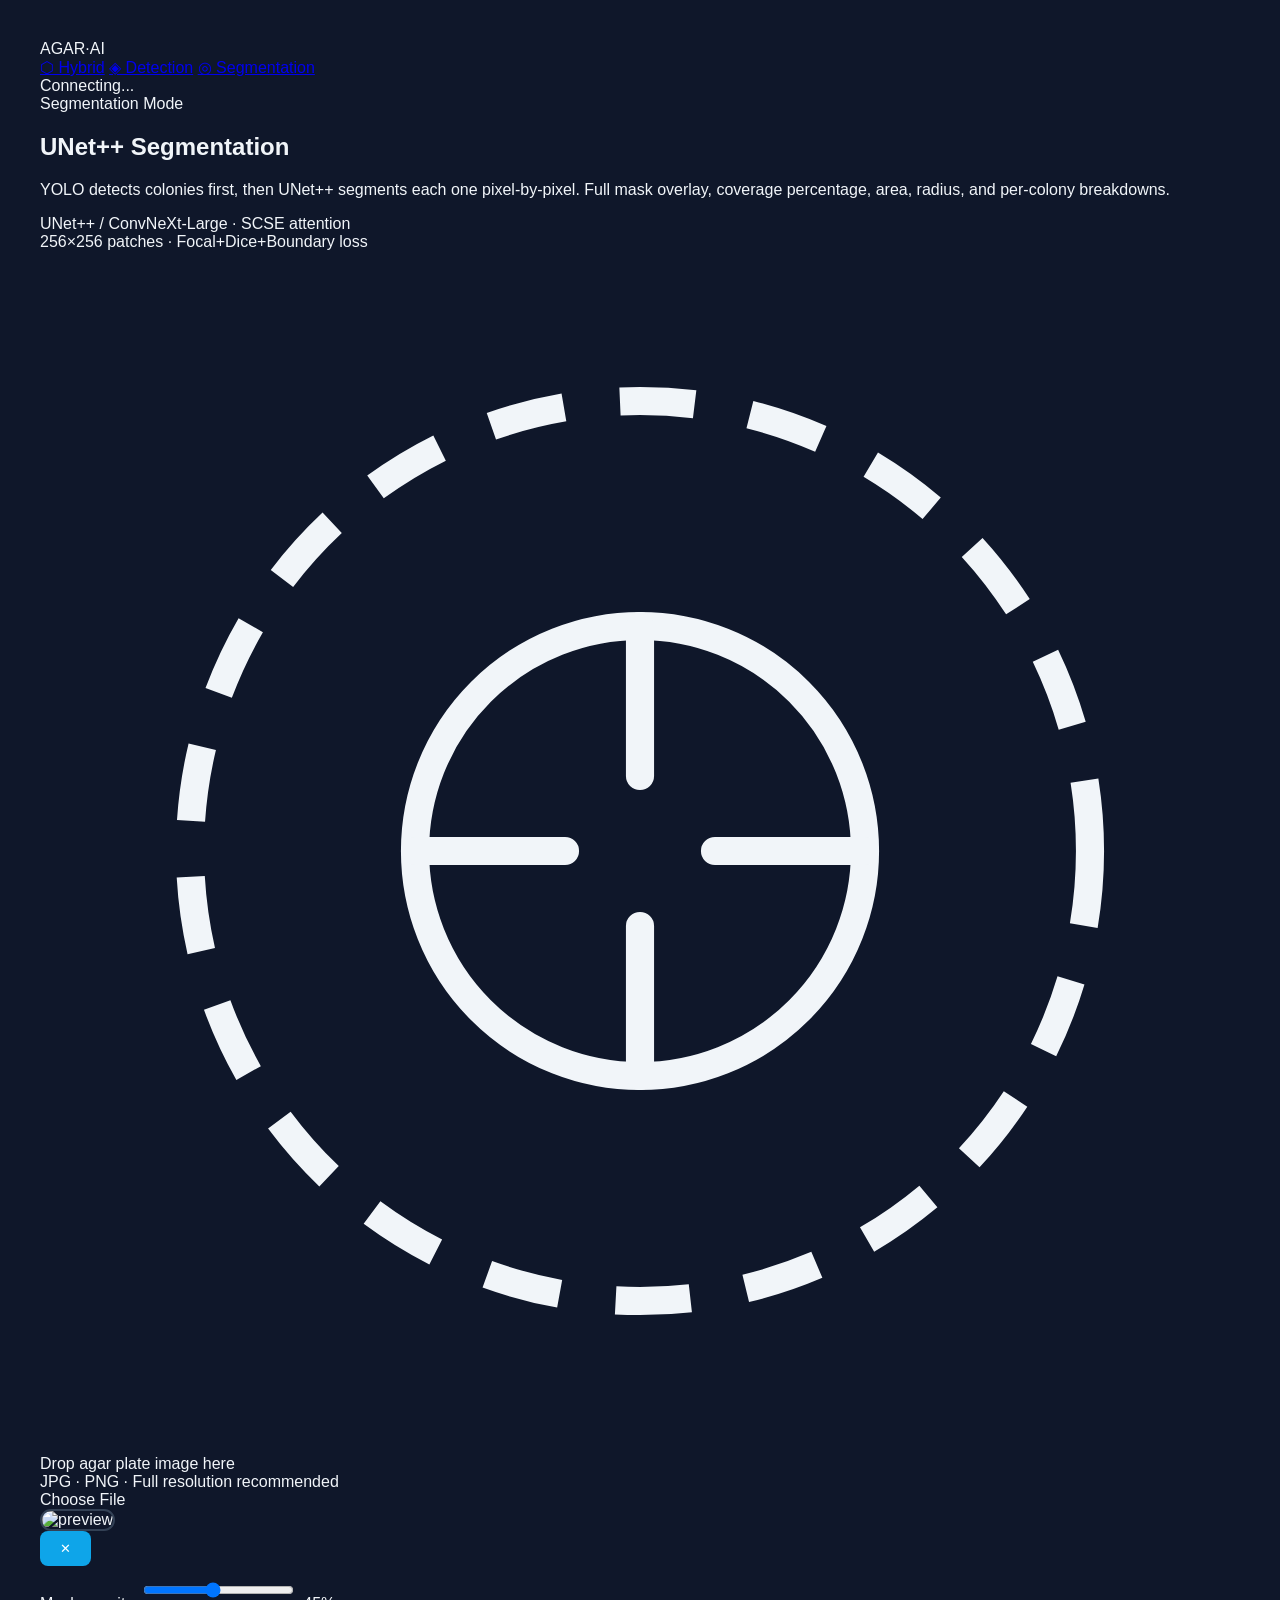
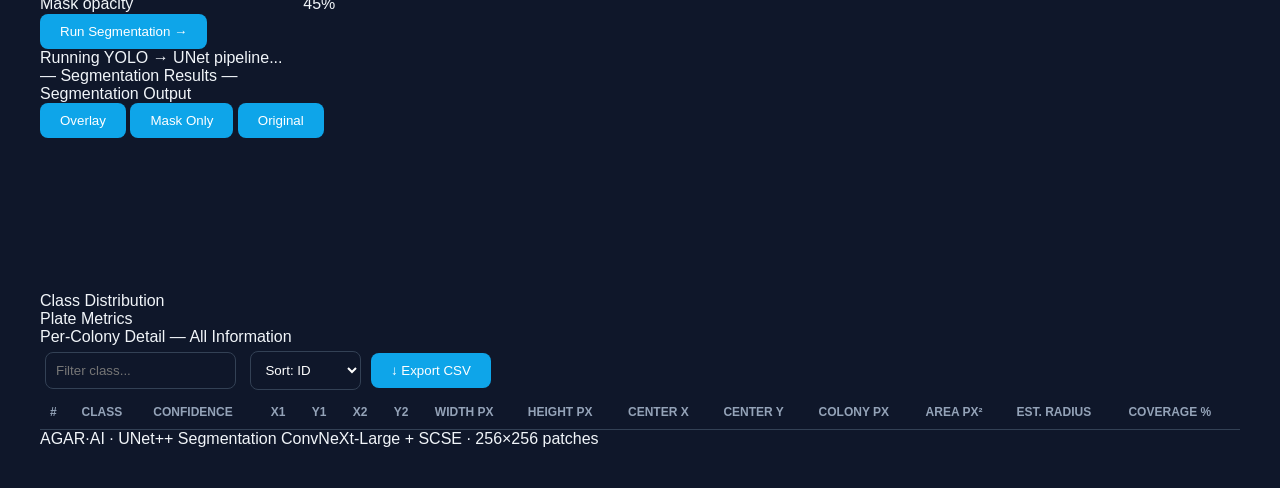
==== frontend/unet.html @ 4f237887 "initial commit" ====
<!DOCTYPE html>
<html lang="en">
<head>
  <meta charset="UTF-8" />
  <meta name="viewport" content="width=device-width, initial-scale=1.0" />
  <title>AGAR·AI — UNet Segmentation</title>
  <link rel="stylesheet" href="style.css" />
  <link rel="preconnect" href="https://fonts.googleapis.com" />
  <link href="https://fonts.googleapis.com/css2?family=Syne:wght@400;600;700;800&family=JetBrains+Mono:wght@300;400;500;600&display=swap" rel="stylesheet" />
</head>
<body>
  <div class="bg-grid"></div>
  <div class="bg-glow" style="--glow-hue:160deg"></div>

  <nav class="nav">
    <div class="nav-logo"><span class="logo-dot" style="background:var(--seg-accent);box-shadow:0 0 10px var(--seg-accent)"></span>AGAR<span class="logo-accent" style="color:var(--seg-accent)">·AI</span></div>
    <div class="nav-links">
      <a href="index.html" class="nav-link">⬡ Hybrid</a>
      <a href="yolo.html"  class="nav-link">◈ Detection</a>
      <a href="unet.html"  class="nav-link active">◎ Segmentation</a>
    </div>
    <div class="nav-status" id="navStatus">
      <span class="status-dot offline"></span>
      <span class="status-text">Connecting...</span>
    </div>
  </nav>

  <div class="page-header">
    <div class="page-mode-tag segmentation">Segmentation Mode</div>
    <h2 class="page-title">UNet++ Segmentation</h2>
    <p class="page-sub">YOLO detects colonies first, then UNet++ segments each one pixel-by-pixel. Full mask overlay, coverage percentage, area, radius, and per-colony breakdowns.</p>
    <div class="model-pills">
      <div class="model-pill"><span class="pill-dot seg"></span>UNet++ / ConvNeXt-Large · SCSE attention</div>
      <div class="model-pill"><span class="pill-dot seg"></span>256×256 patches · Focal+Dice+Boundary loss</div>
    </div>
  </div>

  <section class="upload-section">
    <div class="upload-area" id="uploadArea">
      <div class="upload-inner">
        <div class="upload-icon" style="color:var(--seg-accent)">
          <svg viewBox="0 0 64 64" fill="none"><circle cx="32" cy="32" r="24" stroke="currentColor" stroke-width="1.5" stroke-dasharray="4 3"/><circle cx="32" cy="32" r="12" stroke="currentColor" stroke-width="1.5"/><path d="M32 20v8M32 36v8M20 32h8M36 32h8" stroke="currentColor" stroke-width="1.5" stroke-linecap="round"/></svg>
        </div>
        <div class="upload-text">Drop agar plate image here</div>
        <div class="upload-sub">JPG · PNG · Full resolution recommended</div>
        <label class="upload-btn seg-btn" for="fileInput">Choose File</label>
        <input type="file" id="fileInput" accept="image/*" hidden />
      </div>
    </div>
    <div class="preview-strip hidden" id="previewStrip">
      <img id="previewImg" alt="preview" />
      <div class="preview-meta" id="previewMeta"></div>
      <button class="clear-btn" id="clearBtn">✕</button>
    </div>

    <!-- Mask opacity control -->
    <div class="slider-row hidden" id="sliderRow">
      <span class="toggle-label">Mask opacity</span>
      <input type="range" id="opacitySlider" min="0" max="100" value="45" class="opacity-slider" />
      <span class="slider-val" id="sliderVal">45%</span>
    </div>

    <button class="analyze-btn seg-analyze" id="analyzeBtn" disabled>
      <span class="btn-spinner hidden" id="btnSpinner"></span>
      <span id="btnText">Run Segmentation</span>
      <span class="btn-arrow">→</span>
    </button>
    <div class="progress-wrap hidden" id="progressWrap">
      <div class="progress-track"><div class="progress-fill seg-fill" id="progressFill"></div></div>
      <div class="progress-label" id="progressLabel">Running YOLO → UNet pipeline...</div>
    </div>
    <div class="error-box hidden" id="errorBox"></div>
  </section>

  <section class="results-section hidden" id="resultsSection">
    <div class="results-label">— Segmentation Results —</div>
    <div class="stats-row" id="statsRow"></div>

    <!-- Mask viewer with view toggle -->
    <div class="panel full-width mask-viewer-panel">
      <div class="panel-header">
        <span>Segmentation Output</span>
        <div class="mask-toggle-btns" id="maskToggleBtns">
          <button class="mask-view-btn active" onclick="showMaskView('overlay')">Overlay</button>
          <button class="mask-view-btn" onclick="showMaskView('mask')">Mask Only</button>
          <button class="mask-view-btn" onclick="showMaskView('original')">Original</button>
        </div>
      </div>
      <div class="mask-canvas-wrap"><canvas id="maskCanvas"></canvas></div>
    </div>

    <!-- Class + plate metrics -->
    <div class="two-col">
      <div class="panel">
        <div class="panel-header">Class Distribution</div>
        <div class="panel-body" id="classChart"></div>
      </div>
      <div class="panel">
        <div class="panel-header">Plate Metrics</div>
        <div class="panel-body" id="plateMetrics"></div>
      </div>
    </div>

    <!-- Image panels -->
    <div class="image-panels" id="imagePanels"></div>

    <!-- Full per-colony table with segmentation metrics -->
    <div class="panel full-width">
      <div class="panel-header">
        <span>Per-Colony Detail — All Information</span>
        <div class="table-controls">
          <input type="text" id="tableSearch" class="table-search" placeholder="Filter class..." />
          <select id="tableSort" class="table-sort">
            <option value="id">Sort: ID</option>
            <option value="conf_desc">Conf ↓</option>
            <option value="conf_asc">Conf ↑</option>
            <option value="area_desc">Area ↓</option>
            <option value="cov_desc">Coverage ↓</option>
            <option value="class">Class A–Z</option>
          </select>
          <button class="export-btn" id="exportBtn">↓ Export CSV</button>
        </div>
      </div>
      <div class="table-wrap">
        <table class="colony-table">
          <thead>
            <tr>
              <th>#</th><th>Class</th><th>Confidence</th>
              <th>X1</th><th>Y1</th><th>X2</th><th>Y2</th>
              <th>Width px</th><th>Height px</th>
              <th>Center X</th><th>Center Y</th>
              <th>Colony px</th><th>Area px²</th>
              <th>Est. Radius</th><th>Coverage %</th>
            </tr>
          </thead>
          <tbody id="colonyTableBody"></tbody>
        </table>
      </div>
      <div class="table-footer" id="tableFooter"></div>
    </div>
  </section>

  <footer class="footer">
    <span>AGAR·AI · UNet++ Segmentation</span>
    <span class="footer-mono">ConvNeXt-Large + SCSE · 256×256 patches</span>
  </footer>

  <script src="script.js"></script>
  <script>document.addEventListener('DOMContentLoaded', () => { checkHealth(); initPage('hybrid'); });</script>
</body>
</html>
---- frontend/style.css ----
body {
    font-family: 'Inter', sans-serif;
    background: #0f172a;
    color: #f1f5f9;
    margin: 0;
    padding: 40px;
}

.container {
    max-width: 1200px;
    margin: auto;
}

.header {
    text-align: center;
    margin-bottom: 30px;
}

.controls {
    background: #1e293b;
    padding: 25px;
    border-radius: 16px;
    margin-bottom: 20px;
    text-align: center;
}

input, select {
    padding: 10px;
    margin: 5px;
    border-radius: 8px;
    background: #0f172a;
    color: white;
    border: 1px solid #334155;
}

button {
    padding: 10px 20px;
    background: #0ea5e9;
    border: none;
    border-radius: 8px;
    color: white;
    cursor: pointer;
}

button:hover {
    background: #0284c7;
}

/* Reference Card */
.reference-card {
    background: #1e293b;
    padding: 20px;
    border-radius: 16px;
    margin-bottom: 20px;
    border: 1px solid #334155;
}

.ref-item {
    display: flex;
    align-items: center;
    gap: 10px;
    margin-bottom: 8px;
}

.ref-color {
    width: 16px;
    height: 16px;
    border-radius: 4px;
}

/* Grid */
.result-grid {
    display: grid;
    grid-template-columns: 1fr 1fr;
    gap: 25px;
}

.card {
    background: #1e293b;
    padding: 20px;
    border-radius: 16px;
    border: 1px solid #334155;
}

img {
    width: 100%;
    border-radius: 12px;
    border: 2px solid #334155;
}

table {
    width: 100%;
    border-collapse: collapse;
}

th {
    color: #94a3b8;
    text-transform: uppercase;
    font-size: 0.75rem;
    padding: 10px;
    border-bottom: 1px solid #334155;
    text-align: left;
}

td {
    padding: 10px;
    border-bottom: 1px solid #334155;
    font-size: 0.9rem;
}

.stat-box {
    font-size: 1.8rem;
    font-weight: 700;
    color: #38bdf8;
}
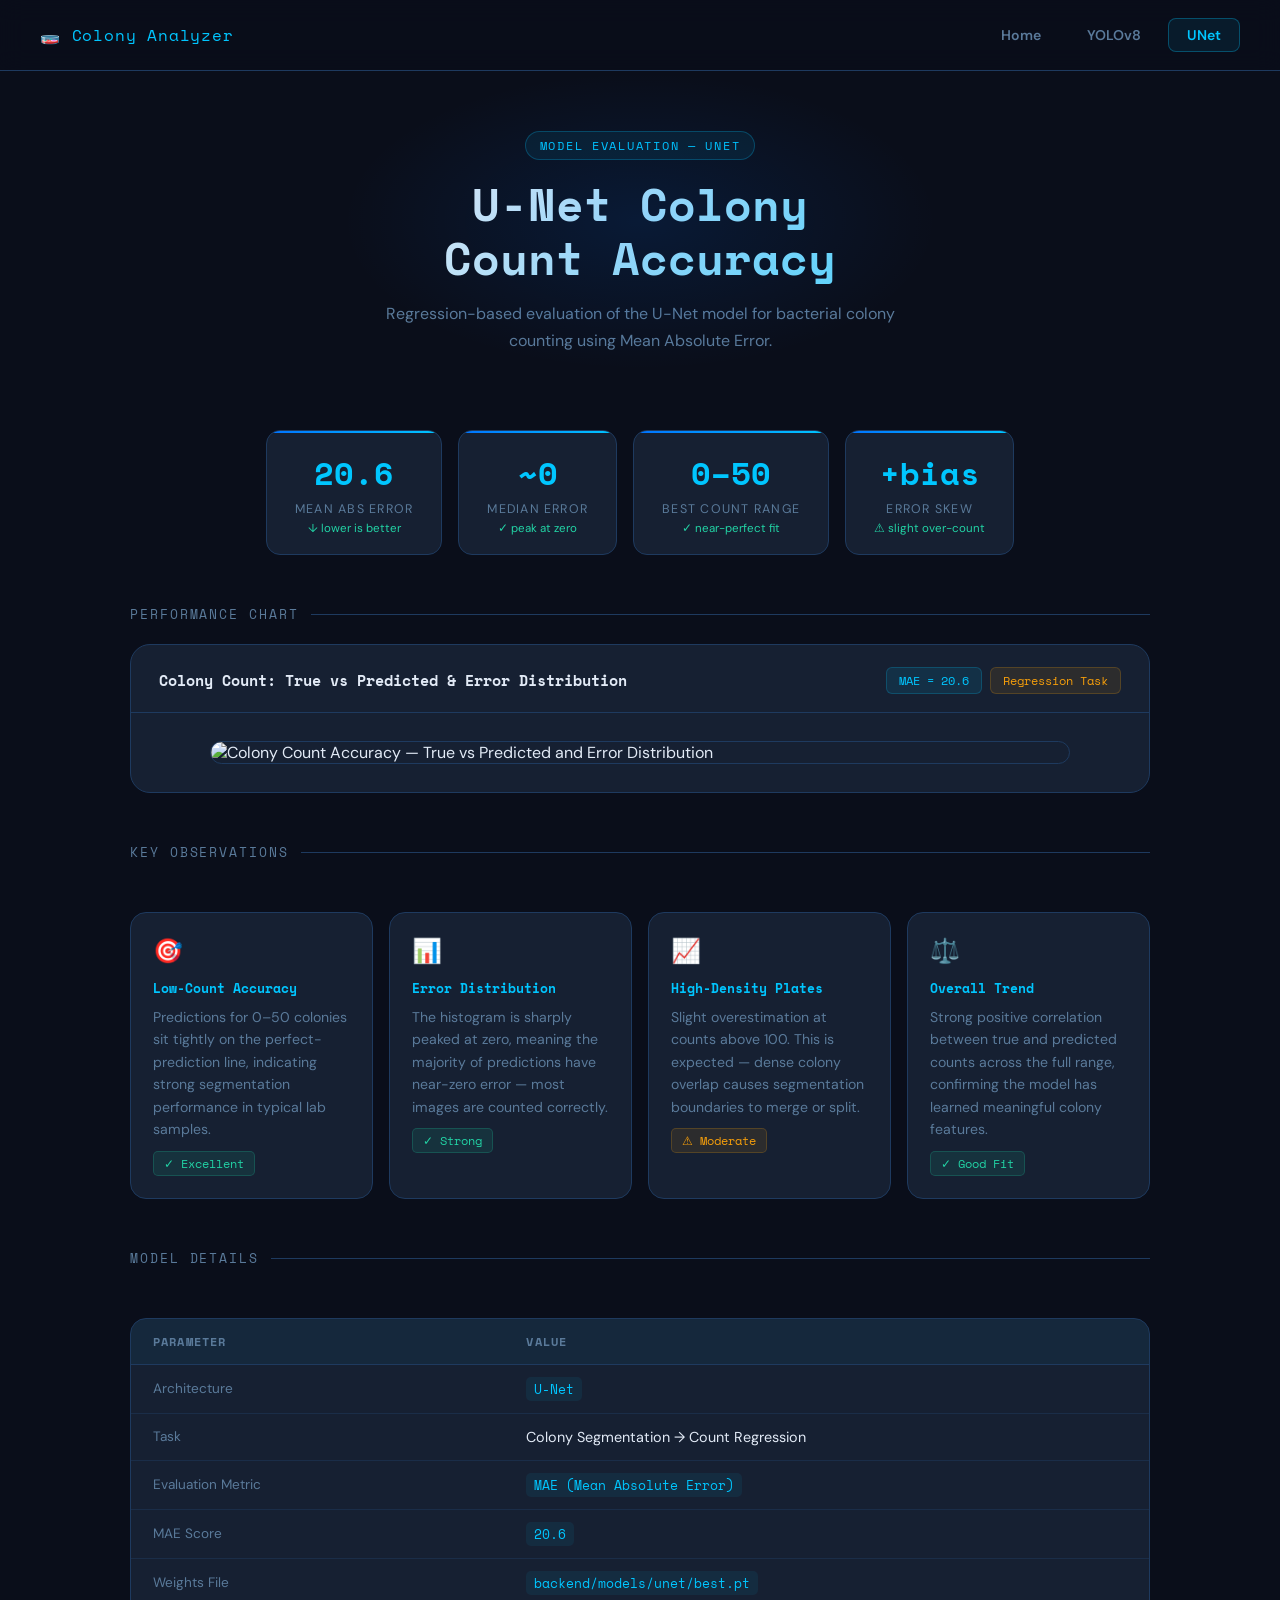
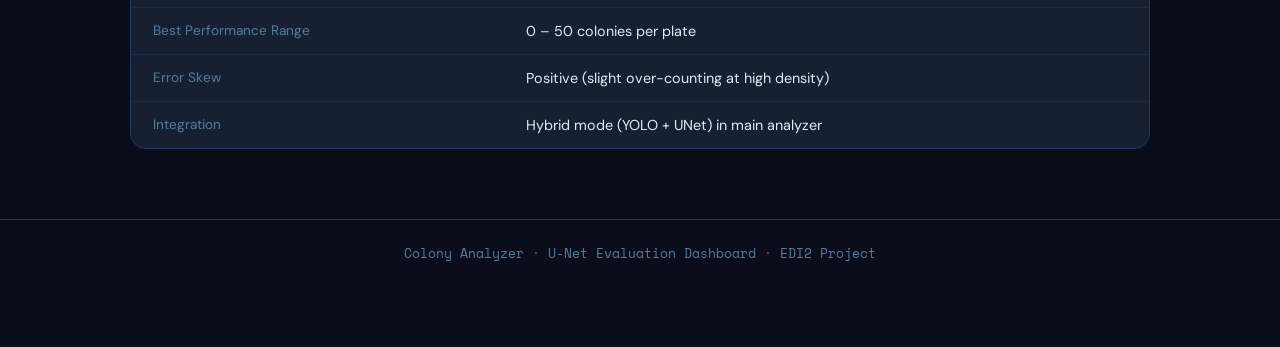
==== commit 4df5e0b9: "commit" ====
--- a/frontend/unet.html
+++ b/frontend/unet.html
@@ -1,151 +1,451 @@
 <!DOCTYPE html>
 <html lang="en">
 <head>
-  <meta charset="UTF-8" />
-  <meta name="viewport" content="width=device-width, initial-scale=1.0" />
-  <title>AGAR·AI — UNet Segmentation</title>
-  <link rel="stylesheet" href="style.css" />
-  <link rel="preconnect" href="https://fonts.googleapis.com" />
-  <link href="https://fonts.googleapis.com/css2?family=Syne:wght@400;600;700;800&family=JetBrains+Mono:wght@300;400;500;600&display=swap" rel="stylesheet" />
+<meta charset="UTF-8">
+<meta name="viewport" content="width=device-width, initial-scale=1.0">
+<title>UNet — Colony Count Evaluation</title>
+<link href="https://fonts.googleapis.com/css2?family=Space+Mono:wght@400;700&family=DM+Sans:wght@300;400;600&display=swap" rel="stylesheet">
+<style>
+  :root {
+    --bg: #0a0e1a;
+    --surface: #111827;
+    --card: #162032;
+    --border: #1e3a5f;
+    --accent: #00c6ff;
+    --accent2: #0072ff;
+    --text: #e2eaf6;
+    --muted: #5a7a9a;
+    --good: #22d3a5;
+    --warn: #f59e0b;
+  }
+
+  * { box-sizing: border-box; margin: 0; padding: 0; }
+
+  body {
+    font-family: 'DM Sans', sans-serif;
+    background: var(--bg);
+    color: var(--text);
+    min-height: 100vh;
+    padding: 0 0 60px;
+  }
+
+  /* ── NAV ── */
+  nav {
+    display: flex;
+    align-items: center;
+    justify-content: space-between;
+    padding: 18px 40px;
+    background: rgba(10,14,26,0.85);
+    backdrop-filter: blur(12px);
+    border-bottom: 1px solid var(--border);
+    position: sticky;
+    top: 0;
+    z-index: 100;
+  }
+  nav .logo {
+    font-family: 'Space Mono', monospace;
+    font-size: 1rem;
+    color: var(--accent);
+    letter-spacing: 0.05em;
+  }
+  nav .nav-links { display: flex; gap: 8px; }
+  nav .nav-links a {
+    text-decoration: none;
+    padding: 7px 18px;
+    border-radius: 8px;
+    font-size: 0.88rem;
+    font-weight: 600;
+    color: var(--muted);
+    transition: all 0.2s;
+    border: 1px solid transparent;
+  }
+  nav .nav-links a:hover { color: var(--text); border-color: var(--border); }
+  nav .nav-links a.active {
+    color: var(--accent);
+    background: rgba(0,198,255,0.08);
+    border-color: rgba(0,198,255,0.3);
+  }
+
+  /* ── HERO ── */
+  .hero {
+    text-align: center;
+    padding: 60px 40px 40px;
+    position: relative;
+  }
+  .hero::before {
+    content: '';
+    position: absolute;
+    top: 0; left: 50%; transform: translateX(-50%);
+    width: 600px; height: 300px;
+    background: radial-gradient(ellipse at center, rgba(0,114,255,0.12) 0%, transparent 70%);
+    pointer-events: none;
+  }
+  .badge {
+    display: inline-block;
+    font-family: 'Space Mono', monospace;
+    font-size: 0.72rem;
+    letter-spacing: 0.15em;
+    color: var(--accent);
+    background: rgba(0,198,255,0.08);
+    border: 1px solid rgba(0,198,255,0.25);
+    padding: 5px 14px;
+    border-radius: 20px;
+    margin-bottom: 18px;
+  }
+  .hero h1 {
+    font-family: 'Space Mono', monospace;
+    font-size: clamp(1.8rem, 4vw, 2.8rem);
+    font-weight: 700;
+    line-height: 1.2;
+    margin-bottom: 14px;
+    background: linear-gradient(135deg, #e2eaf6 30%, var(--accent));
+    -webkit-background-clip: text;
+    -webkit-text-fill-color: transparent;
+  }
+  .hero p {
+    color: var(--muted);
+    font-size: 1rem;
+    max-width: 520px;
+    margin: 0 auto;
+    line-height: 1.7;
+  }
+
+  /* ── METRIC PILLS ── */
+  .metrics-row {
+    display: flex;
+    justify-content: center;
+    gap: 16px;
+    flex-wrap: wrap;
+    margin: 36px 40px 0;
+  }
+  .metric-pill {
+    background: var(--card);
+    border: 1px solid var(--border);
+    border-radius: 14px;
+    padding: 18px 28px;
+    text-align: center;
+    min-width: 150px;
+    position: relative;
+    overflow: hidden;
+    transition: transform 0.2s, border-color 0.2s;
+  }
+  .metric-pill:hover { transform: translateY(-3px); border-color: var(--accent); }
+  .metric-pill::after {
+    content: '';
+    position: absolute;
+    top: 0; left: 0; right: 0; height: 2px;
+    background: linear-gradient(90deg, var(--accent2), var(--accent));
+  }
+  .metric-pill .val {
+    font-family: 'Space Mono', monospace;
+    font-size: 2rem;
+    font-weight: 700;
+    color: var(--accent);
+    display: block;
+  }
+  .metric-pill .label {
+    font-size: 0.78rem;
+    color: var(--muted);
+    text-transform: uppercase;
+    letter-spacing: 0.1em;
+    margin-top: 4px;
+  }
+  .metric-pill .note {
+    font-size: 0.72rem;
+    color: var(--good);
+    margin-top: 4px;
+  }
+
+  /* ── SECTION ── */
+  .section {
+    max-width: 1100px;
+    margin: 50px auto 0;
+    padding: 0 40px;
+  }
+  .section-title {
+    font-family: 'Space Mono', monospace;
+    font-size: 0.8rem;
+    letter-spacing: 0.15em;
+    color: var(--muted);
+    text-transform: uppercase;
+    margin-bottom: 20px;
+    display: flex;
+    align-items: center;
+    gap: 12px;
+  }
+  .section-title::after {
+    content: '';
+    flex: 1;
+    height: 1px;
+    background: var(--border);
+  }
+
+  /* ── MAE CHART CARD ── */
+  .chart-card {
+    background: var(--card);
+    border: 1px solid var(--border);
+    border-radius: 20px;
+    overflow: hidden;
+    position: relative;
+  }
+  .chart-card .chart-header {
+    padding: 22px 28px 18px;
+    border-bottom: 1px solid var(--border);
+    display: flex;
+    align-items: center;
+    justify-content: space-between;
+    flex-wrap: wrap;
+    gap: 10px;
+  }
+  .chart-card .chart-header h2 {
+    font-family: 'Space Mono', monospace;
+    font-size: 0.95rem;
+    font-weight: 700;
+    color: var(--text);
+  }
+  .chart-card .chart-header .tag {
+    font-size: 0.75rem;
+    padding: 4px 12px;
+    border-radius: 6px;
+    font-family: 'Space Mono', monospace;
+  }
+  .tag-mae { background: rgba(0,198,255,0.1); color: var(--accent); border: 1px solid rgba(0,198,255,0.2); }
+  .tag-reg { background: rgba(245,158,11,0.1); color: var(--warn); border: 1px solid rgba(245,158,11,0.2); }
+
+  .chart-body {
+    padding: 28px;
+    display: flex;
+    justify-content: center;
+  }
+  .chart-body img {
+    width: 100%;
+    max-width: 860px;
+    border-radius: 12px;
+    border: 1px solid var(--border);
+    display: block;
+  }
+
+  /* ── INSIGHTS GRID ── */
+  .insights-grid {
+    display: grid;
+    grid-template-columns: repeat(auto-fit, minmax(240px, 1fr));
+    gap: 16px;
+    margin-top: 50px;
+  }
+  .insight-card {
+    background: var(--card);
+    border: 1px solid var(--border);
+    border-radius: 16px;
+    padding: 22px;
+    transition: transform 0.2s, border-color 0.2s;
+  }
+  .insight-card:hover { transform: translateY(-3px); border-color: rgba(0,198,255,0.35); }
+  .insight-icon {
+    font-size: 1.5rem;
+    margin-bottom: 12px;
+  }
+  .insight-card h4 {
+    font-family: 'Space Mono', monospace;
+    font-size: 0.82rem;
+    color: var(--accent);
+    margin-bottom: 8px;
+    font-weight: 700;
+  }
+  .insight-card p {
+    font-size: 0.88rem;
+    color: var(--muted);
+    line-height: 1.6;
+  }
+  .insight-card .status {
+    display: inline-block;
+    font-size: 0.72rem;
+    padding: 3px 10px;
+    border-radius: 5px;
+    margin-top: 10px;
+    font-family: 'Space Mono', monospace;
+  }
+  .status-good { background: rgba(34,211,165,0.1); color: var(--good); border: 1px solid rgba(34,211,165,0.2); }
+  .status-warn { background: rgba(245,158,11,0.1); color: var(--warn); border: 1px solid rgba(245,158,11,0.2); }
+
+  /* ── MODEL INFO TABLE ── */
+  .info-table {
+    background: var(--card);
+    border: 1px solid var(--border);
+    border-radius: 16px;
+    overflow: hidden;
+    margin-top: 50px;
+  }
+  .info-table table { width: 100%; border-collapse: collapse; }
+  .info-table th {
+    background: rgba(0,198,255,0.05);
+    color: var(--muted);
+    font-family: 'Space Mono', monospace;
+    font-size: 0.72rem;
+    text-transform: uppercase;
+    letter-spacing: 0.1em;
+    padding: 14px 22px;
+    text-align: left;
+    border-bottom: 1px solid var(--border);
+  }
+  .info-table td {
+    padding: 14px 22px;
+    font-size: 0.9rem;
+    border-bottom: 1px solid rgba(30,58,95,0.5);
+    color: var(--text);
+  }
+  .info-table tr:last-child td { border-bottom: none; }
+  .info-table td:first-child { color: var(--muted); font-size: 0.85rem; }
+  .info-table td code {
+    font-family: 'Space Mono', monospace;
+    font-size: 0.82rem;
+    color: var(--accent);
+    background: rgba(0,198,255,0.07);
+    padding: 2px 8px;
+    border-radius: 5px;
+  }
+
+  /* ── FOOTER ── */
+  footer {
+    text-align: center;
+    margin-top: 70px;
+    padding: 24px 40px;
+    border-top: 1px solid var(--border);
+    color: var(--muted);
+    font-size: 0.8rem;
+    font-family: 'Space Mono', monospace;
+  }
+
+  @media (max-width: 640px) {
+    nav { padding: 14px 20px; }
+    .section { padding: 0 20px; }
+    .metrics-row { margin: 24px 20px 0; }
+    .hero { padding: 40px 20px 30px; }
+  }
+</style>
 </head>
 <body>
-  <div class="bg-grid"></div>
-  <div class="bg-glow" style="--glow-hue:160deg"></div>
-
-  <nav class="nav">
-    <div class="nav-logo"><span class="logo-dot" style="background:var(--seg-accent);box-shadow:0 0 10px var(--seg-accent)"></span>AGAR<span class="logo-accent" style="color:var(--seg-accent)">·AI</span></div>
-    <div class="nav-links">
-      <a href="index.html" class="nav-link">⬡ Hybrid</a>
-      <a href="yolo.html"  class="nav-link">◈ Detection</a>
-      <a href="unet.html"  class="nav-link active">◎ Segmentation</a>
-    </div>
-    <div class="nav-status" id="navStatus">
-      <span class="status-dot offline"></span>
-      <span class="status-text">Connecting...</span>
-    </div>
-  </nav>
-
-  <div class="page-header">
-    <div class="page-mode-tag segmentation">Segmentation Mode</div>
-    <h2 class="page-title">UNet++ Segmentation</h2>
-    <p class="page-sub">YOLO detects colonies first, then UNet++ segments each one pixel-by-pixel. Full mask overlay, coverage percentage, area, radius, and per-colony breakdowns.</p>
-    <div class="model-pills">
-      <div class="model-pill"><span class="pill-dot seg"></span>UNet++ / ConvNeXt-Large · SCSE attention</div>
-      <div class="model-pill"><span class="pill-dot seg"></span>256×256 patches · Focal+Dice+Boundary loss</div>
-    </div>
-  </div>
-
-  <section class="upload-section">
-    <div class="upload-area" id="uploadArea">
-      <div class="upload-inner">
-        <div class="upload-icon" style="color:var(--seg-accent)">
-          <svg viewBox="0 0 64 64" fill="none"><circle cx="32" cy="32" r="24" stroke="currentColor" stroke-width="1.5" stroke-dasharray="4 3"/><circle cx="32" cy="32" r="12" stroke="currentColor" stroke-width="1.5"/><path d="M32 20v8M32 36v8M20 32h8M36 32h8" stroke="currentColor" stroke-width="1.5" stroke-linecap="round"/></svg>
-        </div>
-        <div class="upload-text">Drop agar plate image here</div>
-        <div class="upload-sub">JPG · PNG · Full resolution recommended</div>
-        <label class="upload-btn seg-btn" for="fileInput">Choose File</label>
-        <input type="file" id="fileInput" accept="image/*" hidden />
+
+<!-- NAV -->
+<nav>
+  <span class="logo">🧫 Colony Analyzer</span>
+  <div class="nav-links">
+    <a href="index.html">Home</a>
+    <a href="yolo.html">YOLOv8</a>
+    <a href="unet.html" class="active">UNet</a>
+  </div>
+</nav>
+
+<!-- HERO -->
+<div class="hero">
+  <div class="badge">MODEL EVALUATION — UNET</div>
+  <h1>U-Net Colony<br>Count Accuracy</h1>
+  <p>Regression-based evaluation of the U-Net model for bacterial colony counting using Mean Absolute Error.</p>
+</div>
+
+<!-- METRIC PILLS -->
+<div class="metrics-row">
+  <div class="metric-pill">
+    <span class="val">20.6</span>
+    <div class="label">Mean Abs Error</div>
+    <div class="note">↓ lower is better</div>
+  </div>
+  <div class="metric-pill">
+    <span class="val">~0</span>
+    <div class="label">Median Error</div>
+    <div class="note">✓ peak at zero</div>
+  </div>
+  <div class="metric-pill">
+    <span class="val">0–50</span>
+    <div class="label">Best Count Range</div>
+    <div class="note">✓ near-perfect fit</div>
+  </div>
+  <div class="metric-pill">
+    <span class="val">+bias</span>
+    <div class="label">Error Skew</div>
+    <div class="note">⚠ slight over-count</div>
+  </div>
+</div>
+
+<!-- MAE CHART -->
+<div class="section">
+  <div class="section-title">Performance Chart</div>
+  <div class="chart-card">
+    <div class="chart-header">
+      <h2>Colony Count: True vs Predicted &amp; Error Distribution</h2>
+      <div style="display:flex;gap:8px;">
+        <span class="tag tag-mae">MAE = 20.6</span>
+        <span class="tag tag-reg">Regression Task</span>
       </div>
     </div>
-    <div class="preview-strip hidden" id="previewStrip">
-      <img id="previewImg" alt="preview" />
-      <div class="preview-meta" id="previewMeta"></div>
-      <button class="clear-btn" id="clearBtn">✕</button>
-    </div>
-
-    <!-- Mask opacity control -->
-    <div class="slider-row hidden" id="sliderRow">
-      <span class="toggle-label">Mask opacity</span>
-      <input type="range" id="opacitySlider" min="0" max="100" value="45" class="opacity-slider" />
-      <span class="slider-val" id="sliderVal">45%</span>
-    </div>
-
-    <button class="analyze-btn seg-analyze" id="analyzeBtn" disabled>
-      <span class="btn-spinner hidden" id="btnSpinner"></span>
-      <span id="btnText">Run Segmentation</span>
-      <span class="btn-arrow">→</span>
-    </button>
-    <div class="progress-wrap hidden" id="progressWrap">
-      <div class="progress-track"><div class="progress-fill seg-fill" id="progressFill"></div></div>
-      <div class="progress-label" id="progressLabel">Running YOLO → UNet pipeline...</div>
-    </div>
-    <div class="error-box hidden" id="errorBox"></div>
-  </section>
-
-  <section class="results-section hidden" id="resultsSection">
-    <div class="results-label">— Segmentation Results —</div>
-    <div class="stats-row" id="statsRow"></div>
-
-    <!-- Mask viewer with view toggle -->
-    <div class="panel full-width mask-viewer-panel">
-      <div class="panel-header">
-        <span>Segmentation Output</span>
-        <div class="mask-toggle-btns" id="maskToggleBtns">
-          <button class="mask-view-btn active" onclick="showMaskView('overlay')">Overlay</button>
-          <button class="mask-view-btn" onclick="showMaskView('mask')">Mask Only</button>
-          <button class="mask-view-btn" onclick="showMaskView('original')">Original</button>
-        </div>
-      </div>
-      <div class="mask-canvas-wrap"><canvas id="maskCanvas"></canvas></div>
-    </div>
-
-    <!-- Class + plate metrics -->
-    <div class="two-col">
-      <div class="panel">
-        <div class="panel-header">Class Distribution</div>
-        <div class="panel-body" id="classChart"></div>
-      </div>
-      <div class="panel">
-        <div class="panel-header">Plate Metrics</div>
-        <div class="panel-body" id="plateMetrics"></div>
-      </div>
-    </div>
-
-    <!-- Image panels -->
-    <div class="image-panels" id="imagePanels"></div>
-
-    <!-- Full per-colony table with segmentation metrics -->
-    <div class="panel full-width">
-      <div class="panel-header">
-        <span>Per-Colony Detail — All Information</span>
-        <div class="table-controls">
-          <input type="text" id="tableSearch" class="table-search" placeholder="Filter class..." />
-          <select id="tableSort" class="table-sort">
-            <option value="id">Sort: ID</option>
-            <option value="conf_desc">Conf ↓</option>
-            <option value="conf_asc">Conf ↑</option>
-            <option value="area_desc">Area ↓</option>
-            <option value="cov_desc">Coverage ↓</option>
-            <option value="class">Class A–Z</option>
-          </select>
-          <button class="export-btn" id="exportBtn">↓ Export CSV</button>
-        </div>
-      </div>
-      <div class="table-wrap">
-        <table class="colony-table">
-          <thead>
-            <tr>
-              <th>#</th><th>Class</th><th>Confidence</th>
-              <th>X1</th><th>Y1</th><th>X2</th><th>Y2</th>
-              <th>Width px</th><th>Height px</th>
-              <th>Center X</th><th>Center Y</th>
-              <th>Colony px</th><th>Area px²</th>
-              <th>Est. Radius</th><th>Coverage %</th>
-            </tr>
-          </thead>
-          <tbody id="colonyTableBody"></tbody>
-        </table>
-      </div>
-      <div class="table-footer" id="tableFooter"></div>
-    </div>
-  </section>
-
-  <footer class="footer">
-    <span>AGAR·AI · UNet++ Segmentation</span>
-    <span class="footer-mono">ConvNeXt-Large + SCSE · 256×256 patches</span>
-  </footer>
-
-  <script src="script.js"></script>
-  <script>document.addEventListener('DOMContentLoaded', () => { checkHealth(); initPage('hybrid'); });</script>
+    <div class="chart-body">
+      <!-- 
+        Replace src with the actual path to count_accuracy.png 
+        e.g. src="../count_accuracy.png" or served via your Flask backend
+      -->
+      <img src="count_accuracy.png" alt="Colony Count Accuracy — True vs Predicted and Error Distribution">
+    </div>
+  </div>
+</div>
+
+<!-- INSIGHTS -->
+<div class="section">
+  <div class="section-title">Key Observations</div>
+  <div class="insights-grid">
+    <div class="insight-card">
+      <div class="insight-icon">🎯</div>
+      <h4>Low-Count Accuracy</h4>
+      <p>Predictions for 0–50 colonies sit tightly on the perfect-prediction line, indicating strong segmentation performance in typical lab samples.</p>
+      <span class="status status-good">✓ Excellent</span>
+    </div>
+    <div class="insight-card">
+      <div class="insight-icon">📊</div>
+      <h4>Error Distribution</h4>
+      <p>The histogram is sharply peaked at zero, meaning the majority of predictions have near-zero error — most images are counted correctly.</p>
+      <span class="status status-good">✓ Strong</span>
+    </div>
+    <div class="insight-card">
+      <div class="insight-icon">📈</div>
+      <h4>High-Density Plates</h4>
+      <p>Slight overestimation at counts above 100. This is expected — dense colony overlap causes segmentation boundaries to merge or split.</p>
+      <span class="status status-warn">⚠ Moderate</span>
+    </div>
+    <div class="insight-card">
+      <div class="insight-icon">⚖️</div>
+      <h4>Overall Trend</h4>
+      <p>Strong positive correlation between true and predicted counts across the full range, confirming the model has learned meaningful colony features.</p>
+      <span class="status status-good">✓ Good Fit</span>
+    </div>
+  </div>
+</div>
+
+<!-- MODEL INFO TABLE -->
+<div class="section">
+  <div class="section-title">Model Details</div>
+  <div class="info-table">
+    <table>
+      <thead>
+        <tr>
+          <th>Parameter</th>
+          <th>Value</th>
+        </tr>
+      </thead>
+      <tbody>
+        <tr><td>Architecture</td><td><code>U-Net</code></td></tr>
+        <tr><td>Task</td><td>Colony Segmentation → Count Regression</td></tr>
+        <tr><td>Evaluation Metric</td><td><code>MAE (Mean Absolute Error)</code></td></tr>
+        <tr><td>MAE Score</td><td><code>20.6</code></td></tr>
+        <tr><td>Weights File</td><td><code>backend/models/unet/best.pt</code></td></tr>
+        <tr><td>Best Performance Range</td><td>0 – 50 colonies per plate</td></tr>
+        <tr><td>Error Skew</td><td>Positive (slight over-counting at high density)</td></tr>
+        <tr><td>Integration</td><td>Hybrid mode (YOLO + UNet) in main analyzer</td></tr>
+      </tbody>
+    </table>
+  </div>
+</div>
+
+<footer>
+  Colony Analyzer · U-Net Evaluation Dashboard · EDI2 Project
+</footer>
+
 </body>
 </html>
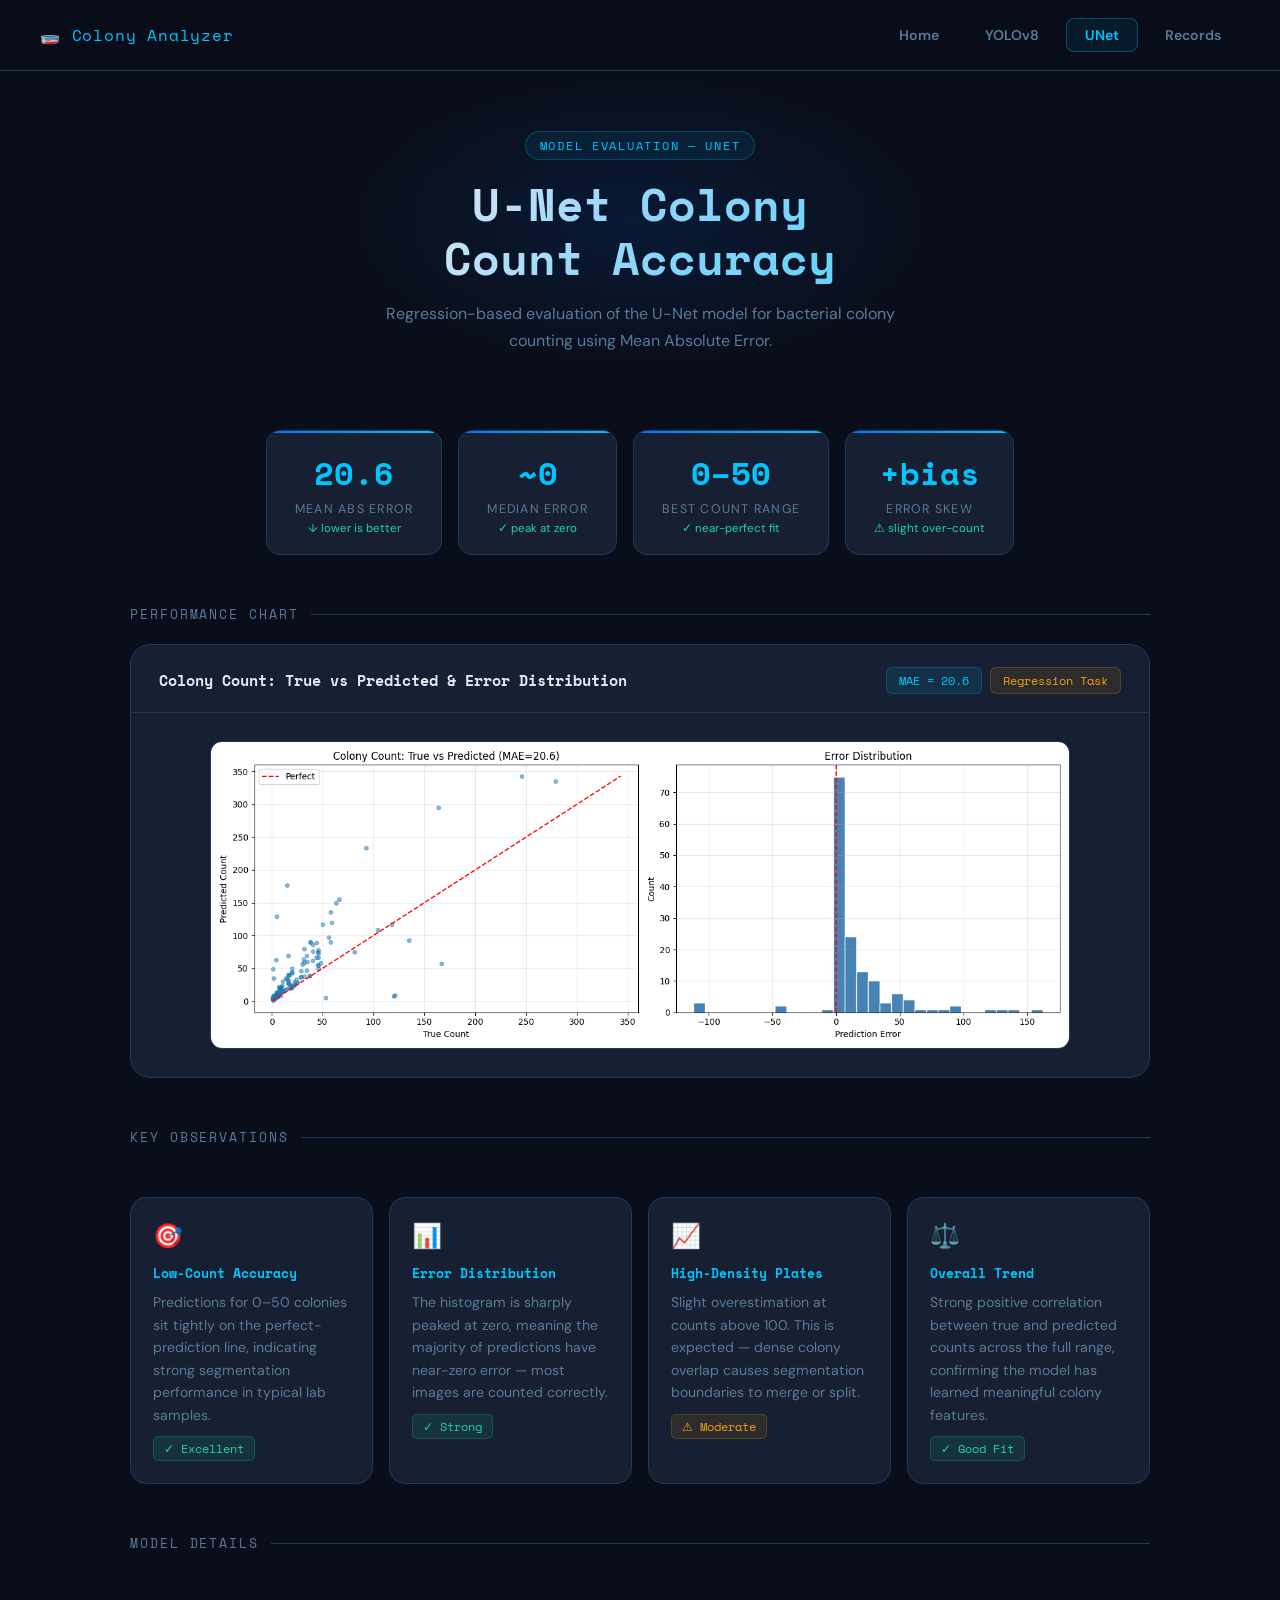
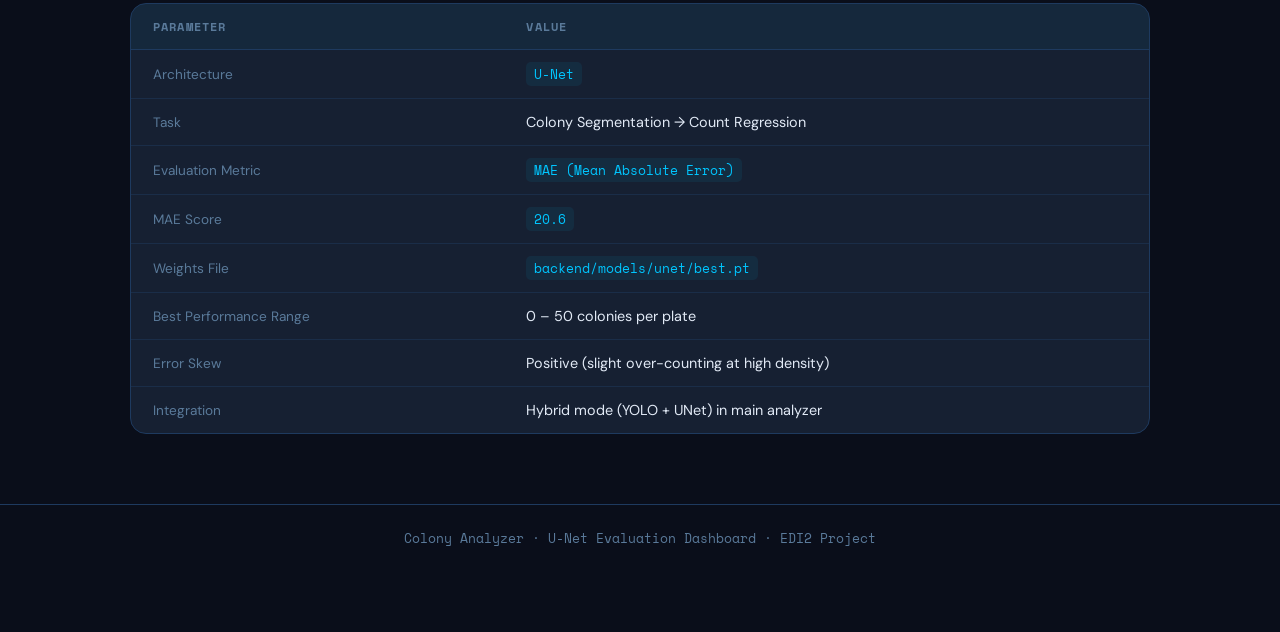
==== commit 5d7843cc: "final commit" ====
--- a/frontend/unet.html
+++ b/frontend/unet.html
@@ -332,6 +332,7 @@
     <a href="index.html">Home</a>
     <a href="yolo.html">YOLOv8</a>
     <a href="unet.html" class="active">UNet</a>
+     <a href="records.html">Records</a>
   </div>
 </nav>
 
